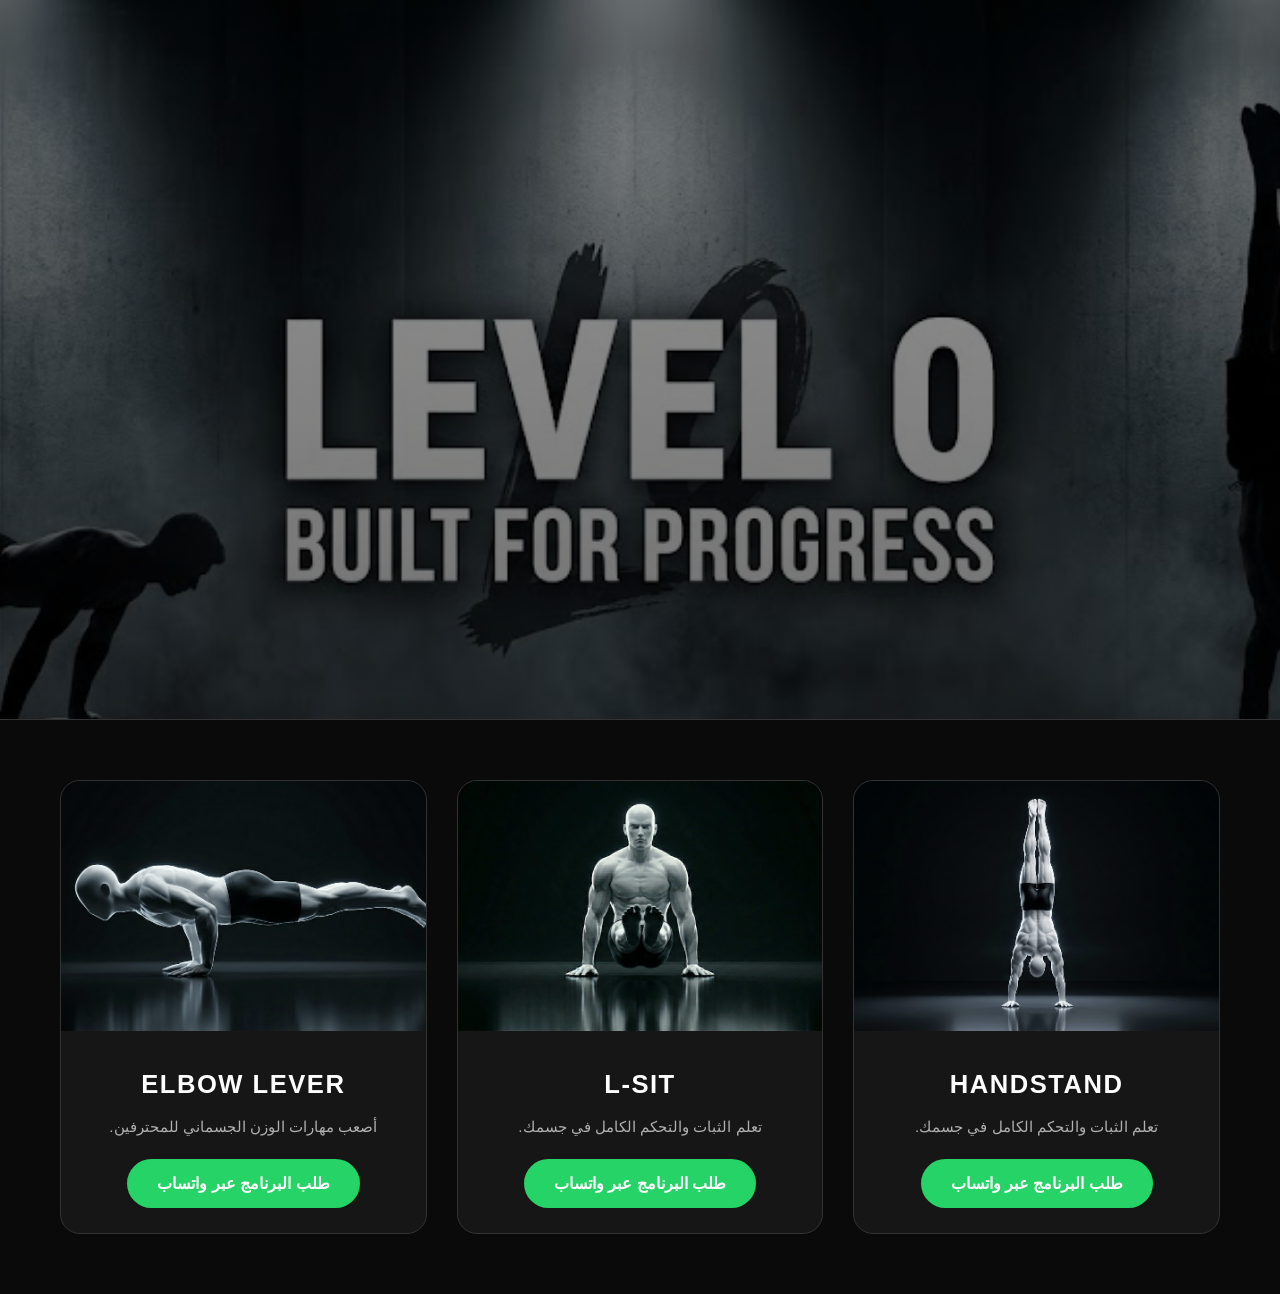
==== index.HTML @ 9a406a49 "Add files via upload" ====
<!DOCTYPE html>
<html lang="ar" dir="rtl">
<head>
    <meta charset="UTF-8">
    <meta name="viewport" content="width=device-width, initial-scale=1.0">
    <title>Level 0 - Calisthenics Skills</title>
    <link rel="stylesheet" href="index.css">
</head>
<body>

    <header class="image-header">
    <div class="content">
        <img src="your-small-logo.png" alt="" class="logo">
    </div>
</header>

    <main class="skills-grid">
        <div class="skill-card">
            <div class="skill-image">
                <img src="../web L0/Pictures/c036be24-fb6e-4aac-b82e-1338c380042b.jpg" alt="Handstand">
            </div>
            <div class="skill-info">
                <h3>Handstand</h3>
                <p>تعلم الثبات والتحكم الكامل في جسمك.</p>
                <a href="https://wa.me/201035893421?text=أريد الاستفسار عن برنامج الـ Handstand" class="whatsapp-btn">
                    طلب البرنامج عبر واتساب
                </a>
            </div>
        </div>

        <div class="skill-card">
            <div class="skill-image">
                <img src="../web L0/Pictures/e994b0ec-5fa0-4e48-a267-07127c2503fb.jpg" alt="L-sit">
            </div>
            <div class="skill-info">
                <h3>L-sit</h3>
                <p>تعلم الثبات والتحكم الكامل في جسمك.</p>
                <a href="https://wa.me/201035893421?text=أريد الاستفسار عن برنامج الـ L-sit" class="whatsapp-btn">
                    طلب البرنامج عبر واتساب
                </a>
            </div>
        </div>

        <div class="skill-card">
            <div class="skill-image">
                <img src="../web L0/Pictures/6229b8e1-6a89-4041-a47f-dffe3e4b9efa.jpg" alt="Elbow Lever">
            </div>
            <div class="skill-info">
                <h3>Elbow Lever</h3>
                <p>أصعب مهارات الوزن الجسماني للمحترفين.</p>
                <a href="https://wa.me/201035893421?text=أريد الاستفسار عن برنامج الـ Elbow Lever" class="whatsapp-btn">
                    طلب البرنامج عبر واتساب
                </a>
            </div>
        </div>
    </main>

</body>
</html>
---- index.css ----
/* 1. Global Reset - تصفير الإعدادات لضمان عدم وجود فراغات */
* {
    margin: 0;
    padding: 0;
    box-sizing: border-box;
}

:root {
    --bg-color: #0a0a0a;
    --card-bg: #161616;
    --text-main: #ffffff;
    --text-dim: #b0b0b0;
    --wa-green: #25d366;
    --accent-line: #333333;
}

body {
    background-color: var(--bg-color);
    color: var(--text-main);
    font-family: 'Segoe UI', Roboto, sans-serif;
    line-height: 1.6;
    overflow-x: hidden;
}

/* 2. Header Section - الصورة الخلفية كاملة العرض */
header.image-header {
    position: relative;
    width: 100%;
    height: 80vh; /* بياخد 80% من طول الشاشة */
    
    /* الخلفية - تأكد من مسار الصورة الصحيح */
    background-image: linear-gradient(rgba(0,0,0,0.4), rgba(0,0,0,0.6)), url('../web L0/Pictures/6448a687-5fda-449c-9317-c03a4ab8d574.jpg');
    background-size: cover;      /* يفرش الصورة بالكامل */
    background-position: center;  /* يسنتر الصورة */
    background-repeat: no-repeat;
    background-attachment: fixed; /* تأثير Parallax رائع للكمبيوتر */
    
    display: flex;
    justify-content: center;
    align-items: center;
    overflow: hidden;
    border-bottom: 1px solid var(--accent-line);
}

.content {
    text-align: center;
    z-index: 2;
}

.logo {
    width: 220px;
    height: auto;
    filter: drop-shadow(0 0 15px rgba(0,0,0,0.8));
    transition: transform 0.4s ease;
}

.logo:hover {
    transform: scale(1.08);
}

/* 3. Skills Grid - شبكة المربعات */
.skills-grid {
    display: grid;
    grid-template-columns: repeat(auto-fit, minmax(300px, 1fr));
    gap: 30px;
    max-width: 1200px;
    margin: 60px auto;
    padding: 0 20px;
}

/* 4. Skill Card - المربعات */
.skill-card {
    background-color: var(--card-bg);
    border-radius: 20px;
    overflow: hidden;
    border: 1px solid var(--accent-line);
    transition: all 0.4s cubic-bezier(0.175, 0.885, 0.32, 1.275);
    cursor: pointer;
}

.skill-card:hover {
    transform: translateY(-15px);
    border-color: #555;
    box-shadow: 0 20px 40px rgba(0, 0, 0, 0.6);
}

.skill-image img {
    width: 100%;
    height: 250px;
    object-fit: cover;
    transition: 0.4s ease;
    filter: grayscale(20%);
}

.skill-card:hover .skill-image img {
    filter: grayscale(0%);
}

.skill-info {
    padding: 25px;
    text-align: center;
}

.skill-info h3 {
    font-size: 1.6rem;
    margin-bottom: 10px;
    text-transform: uppercase;
    letter-spacing: 1.5px;
    color: #fff;
}

.skill-info p {
    color: var(--text-dim);
    font-size: 0.95rem;
    margin-bottom: 20px;
}

/* 5. WhatsApp Button - الزرار */
.whatsapp-btn {
    display: inline-block;
    background-color: var(--wa-green);
    color: white;
    padding: 12px 30px;
    border-radius: 50px;
    text-decoration: none;
    font-weight: 700;
    transition: all 0.3s ease;
}

.whatsapp-btn:hover {
    filter: brightness(1.2);
    transform: scale(1.05);
    box-shadow: 0 5px 15px rgba(37, 211, 102, 0.4);
}

/* 6. Responsive Design - تعديلات الموبايل */
@media (max-width: 768px) {
    header.image-header {
        height: 55vh; /* تقليل الطول للموبايل */
        background-attachment: scroll; /* قفل البارالاكس لسلاسة الحركة */
    }

    .logo {
        width: 160px;
    }

    .skills-grid {
        grid-template-columns: 1fr; /* مربع واحد في الصف */
        margin: 30px auto;
        gap: 20px;
    }

    .skill-image img {
        height: 200px;
    }
}
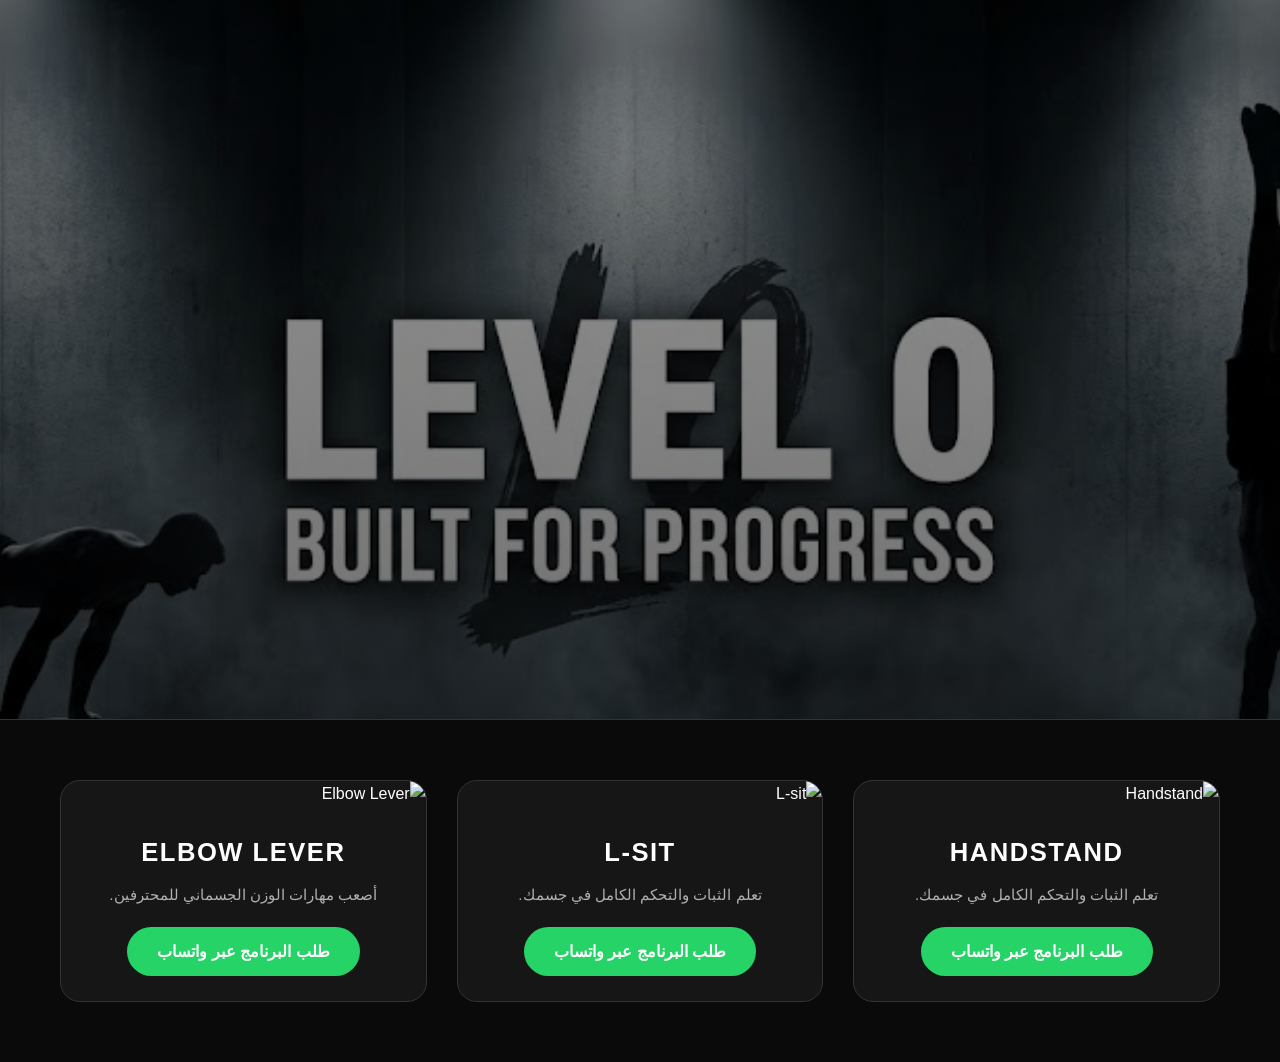
==== commit 0644d60e: "Add files via upload" ====
--- a/index.HTML
+++ b/index.HTML
@@ -17,7 +17,7 @@
     <main class="skills-grid">
         <div class="skill-card">
             <div class="skill-image">
-                <img src="../web L0/Pictures/c036be24-fb6e-4aac-b82e-1338c380042b.jpg" alt="Handstand">
+                <img src="../web L0/Pictures/5f2c7818-cb99-4b5c-87d0-04c6f49ce610.jpg" alt="Handstand">
             </div>
             <div class="skill-info">
                 <h3>Handstand</h3>
@@ -30,7 +30,7 @@
 
         <div class="skill-card">
             <div class="skill-image">
-                <img src="../web L0/Pictures/e994b0ec-5fa0-4e48-a267-07127c2503fb.jpg" alt="L-sit">
+                <img src="../web L0/Pictures/f176749f-a728-4f96-b5e2-33e049d366c6.jpg" alt="L-sit">
             </div>
             <div class="skill-info">
                 <h3>L-sit</h3>
@@ -43,7 +43,7 @@
 
         <div class="skill-card">
             <div class="skill-image">
-                <img src="../web L0/Pictures/6229b8e1-6a89-4041-a47f-dffe3e4b9efa.jpg" alt="Elbow Lever">
+                <img src="../web L0/Pictures/18f2a495-d84f-4c13-aa09-ad472e6c95b9.jpg" alt="Elbow Lever">
             </div>
             <div class="skill-info">
                 <h3>Elbow Lever</h3>
